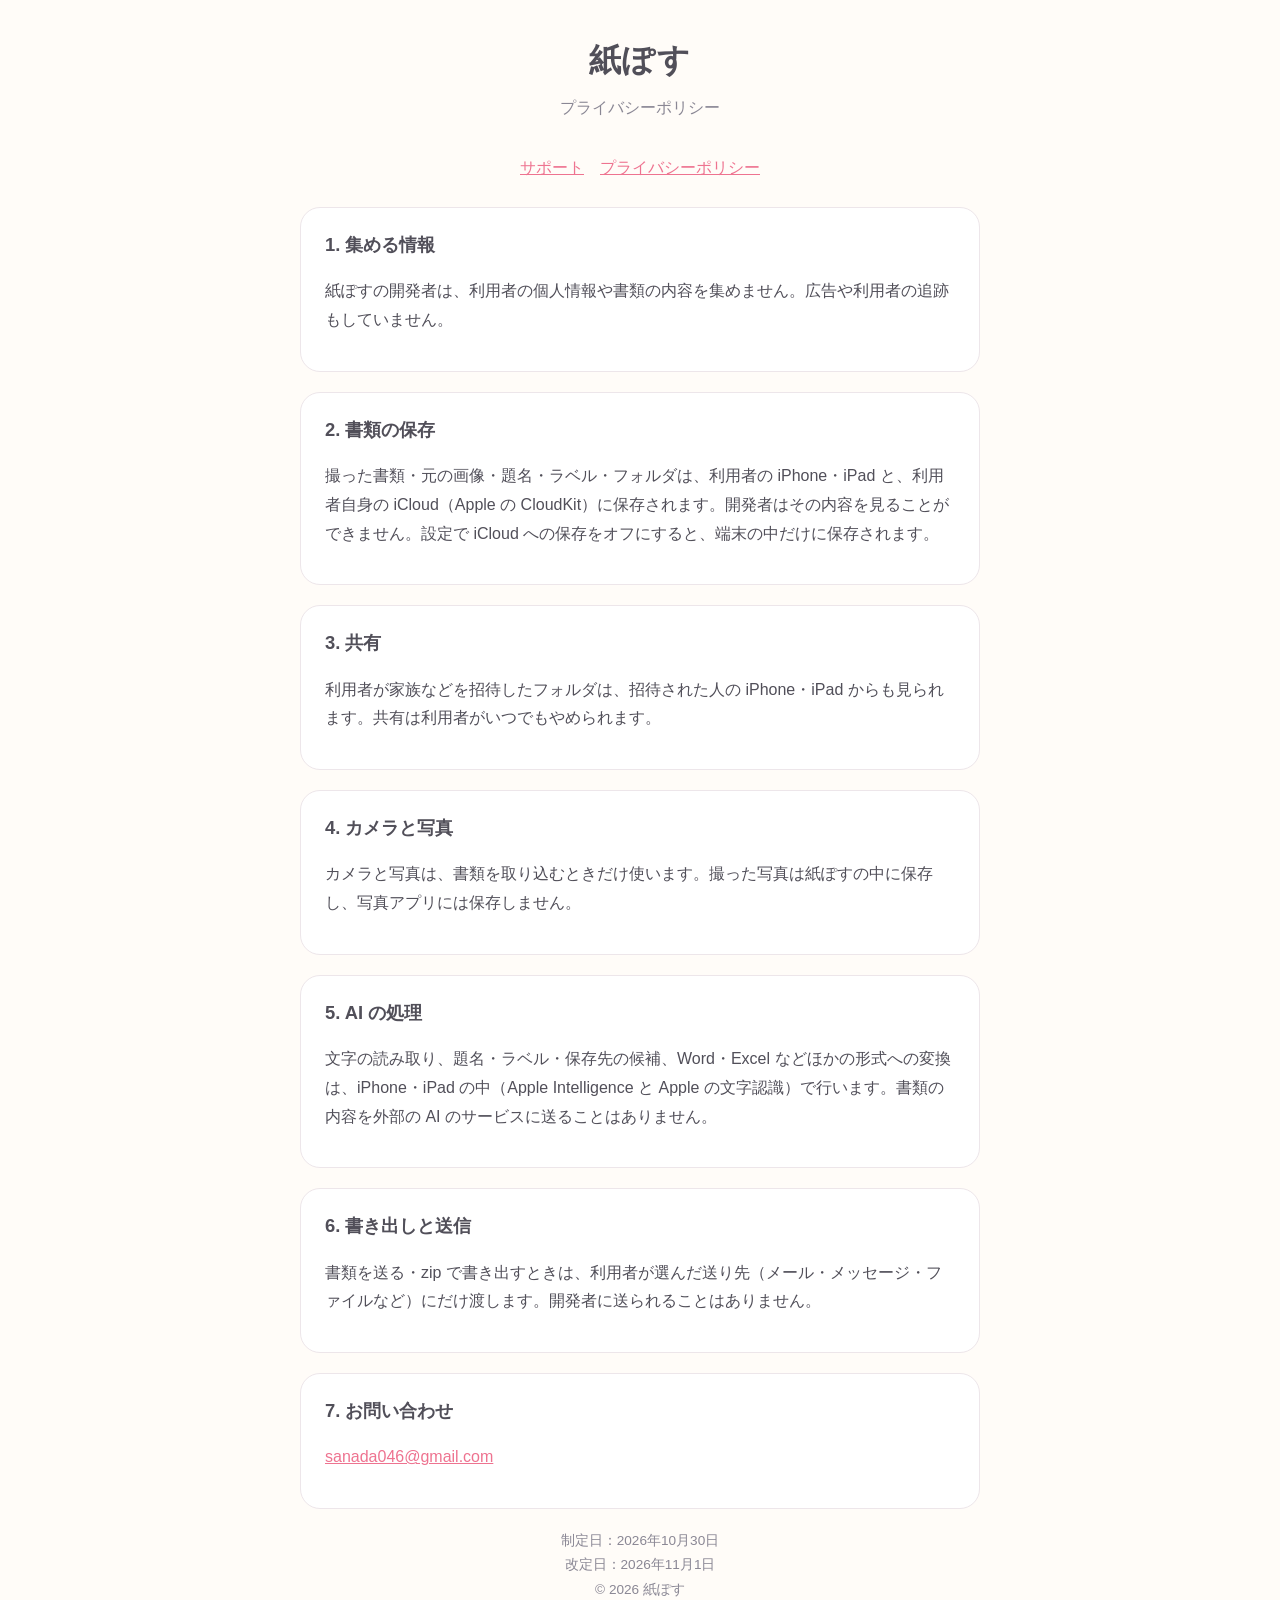
==== privacy.html @ 2fa24809 "[概要] 紙ぽす サポートサイトの文章と見た目を更新 [対応内容] 　アイコン・画面・できること・よくある質問を追加、iPad 対応を反映 　プライバシーポリシーを今の機能に合わせて改定 [備考] 　" ====
<!DOCTYPE html>
<html lang="ja">
<head>
  <meta charset="utf-8">
  <meta name="viewport" content="width=device-width, initial-scale=1">
  <title>紙ぽす プライバシーポリシー</title>
  <link rel="icon" href="images/icon.png">
  <link rel="stylesheet" href="style.css">
</head>
<body>
<main>
  <header>
    <h1>紙ぽす</h1>
    <p>プライバシーポリシー</p>
  </header>
  <nav><a href="./">サポート</a><a href="privacy.html">プライバシーポリシー</a></nav>

  <section>
    <h2>1. 集める情報</h2>
    <p>紙ぽすの開発者は、利用者の個人情報や書類の内容を集めません。広告や利用者の追跡もしていません。</p>
  </section>

  <section>
    <h2>2. 書類の保存</h2>
    <p>撮った書類・元の画像・題名・ラベル・フォルダは、利用者の iPhone・iPad と、利用者自身の iCloud（Apple の CloudKit）に保存されます。開発者はその内容を見ることができません。設定で iCloud への保存をオフにすると、端末の中だけに保存されます。</p>
  </section>

  <section>
    <h2>3. 共有</h2>
    <p>利用者が家族などを招待したフォルダは、招待された人の iPhone・iPad からも見られます。共有は利用者がいつでもやめられます。</p>
  </section>

  <section>
    <h2>4. カメラと写真</h2>
    <p>カメラと写真は、書類を取り込むときだけ使います。撮った写真は紙ぽすの中に保存し、写真アプリには保存しません。</p>
  </section>

  <section>
    <h2>5. AI の処理</h2>
    <p>文字の読み取り、題名・ラベル・保存先の候補、Word・Excel などほかの形式への変換は、iPhone・iPad の中（Apple Intelligence と Apple の文字認識）で行います。書類の内容を外部の AI のサービスに送ることはありません。</p>
  </section>

  <section>
    <h2>6. 書き出しと送信</h2>
    <p>書類を送る・zip で書き出すときは、利用者が選んだ送り先（メール・メッセージ・ファイルなど）にだけ渡します。開発者に送られることはありません。</p>
  </section>

  <section>
    <h2>7. お問い合わせ</h2>
    <p><a href="mailto:sanada046@gmail.com">sanada046@gmail.com</a></p>
  </section>

  <footer>制定日：2026年10月30日<br>改定日：2026年11月1日<br>&copy; 2026 紙ぽす</footer>
</main>
</body>
</html>
---- style.css ----
:root {
  --background: #FFFCF8;
  --surface: #FFFFFF;
  --ink: #514F59;
  --ink-soft: #8A8794;
  --line: #EDE6EA;
  --coral: #FF8FA8;
  --coral-shadow: #EE7390;
}

@media (prefers-color-scheme: dark) {
  :root {
    --background: #26232B;
    --surface: #322E38;
    --ink: #F4EFF3;
    --ink-soft: #ABA5B3;
    --line: #423D49;
    --coral: #FF9AB1;
    --coral-shadow: #C9637C;
  }
}

* { box-sizing: border-box; }

body {
  margin: 0;
  background: var(--background);
  color: var(--ink);
  font-family: -apple-system, BlinkMacSystemFont, "Hiragino Maru Gothic ProN", "Hiragino Sans", "Noto Sans JP", sans-serif;
  line-height: 1.8;
}

main {
  max-width: 720px;
  margin: 0 auto;
  padding: 32px 20px 56px;
}

header { text-align: center; margin-bottom: 32px; }
header h1 { margin: 0; font-size: 2rem; letter-spacing: 0.05em; }
header p { margin: 4px 0 0; color: var(--ink-soft); }

nav { text-align: center; margin-bottom: 24px; }
nav a { margin: 0 8px; }

section {
  background: var(--surface);
  border: 1px solid var(--line);
  border-radius: 20px;
  padding: 20px 24px;
  margin-bottom: 20px;
}

h2 { margin: 0 0 8px; font-size: 1.15rem; }
h3 { margin: 16px 0 4px; font-size: 1rem; }

a { color: var(--coral-shadow); }

.mail {
  display: inline-block;
  margin-top: 4px;
  padding: 8px 20px;
  border-radius: 999px;
  background: var(--coral);
  color: #45434C;
  font-weight: bold;
  text-decoration: none;
  box-shadow: 0 3px 0 var(--coral-shadow);
}

footer { text-align: center; color: var(--ink-soft); font-size: 0.85rem; }

/* トップ：アイコン・キャッチコピー・ひとこと紹介 */
.hero .app-icon {
  width: 120px;
  height: 120px;
  border-radius: 27px;
  box-shadow: 0 6px 18px rgba(0, 0, 0, 0.12);
}
.hero h1 { margin-top: 12px; }
.hero .catch { font-size: 1.1rem; color: var(--ink); font-weight: bold; }
.hero .catch span { color: var(--coral-shadow); }
.hero .lead { color: var(--ink); margin-top: 12px; }
.hero .device { font-size: 0.85rem; }

/* 画面のスクリーンショット。狭い画面では横にすべらせて見る */
.shots {
  display: flex;
  gap: 14px;
  overflow-x: auto;
  scroll-snap-type: x mandatory;
  padding: 4px 4px 12px;
  margin-bottom: 20px;
}
.shots figure {
  flex: 0 0 150px;
  margin: 0;
  text-align: center;
  scroll-snap-align: start;
}
.shots img, .ipad img {
  width: 100%;
  height: auto;
  border-radius: 18px;
  border: 1px solid var(--line);
  box-shadow: 0 4px 12px rgba(0, 0, 0, 0.08);
}
figcaption { font-size: 0.8rem; color: var(--ink-soft); margin-top: 4px; }

.ipad { margin: 0 0 20px; text-align: center; }

/* できること：見出しを太字で 1 行目に、説明をその下に */
.features { list-style: none; padding: 0; margin: 0; }
.features li {
  padding: 10px 0 10px 28px;
  border-top: 1px solid var(--line);
  position: relative;
}
.features li:first-child { border-top: none; }
.features li::before {
  content: "";
  position: absolute;
  left: 4px;
  top: 19px;
  width: 12px;
  height: 12px;
  border-radius: 50%;
  background: var(--coral);
}
.features strong { display: block; }
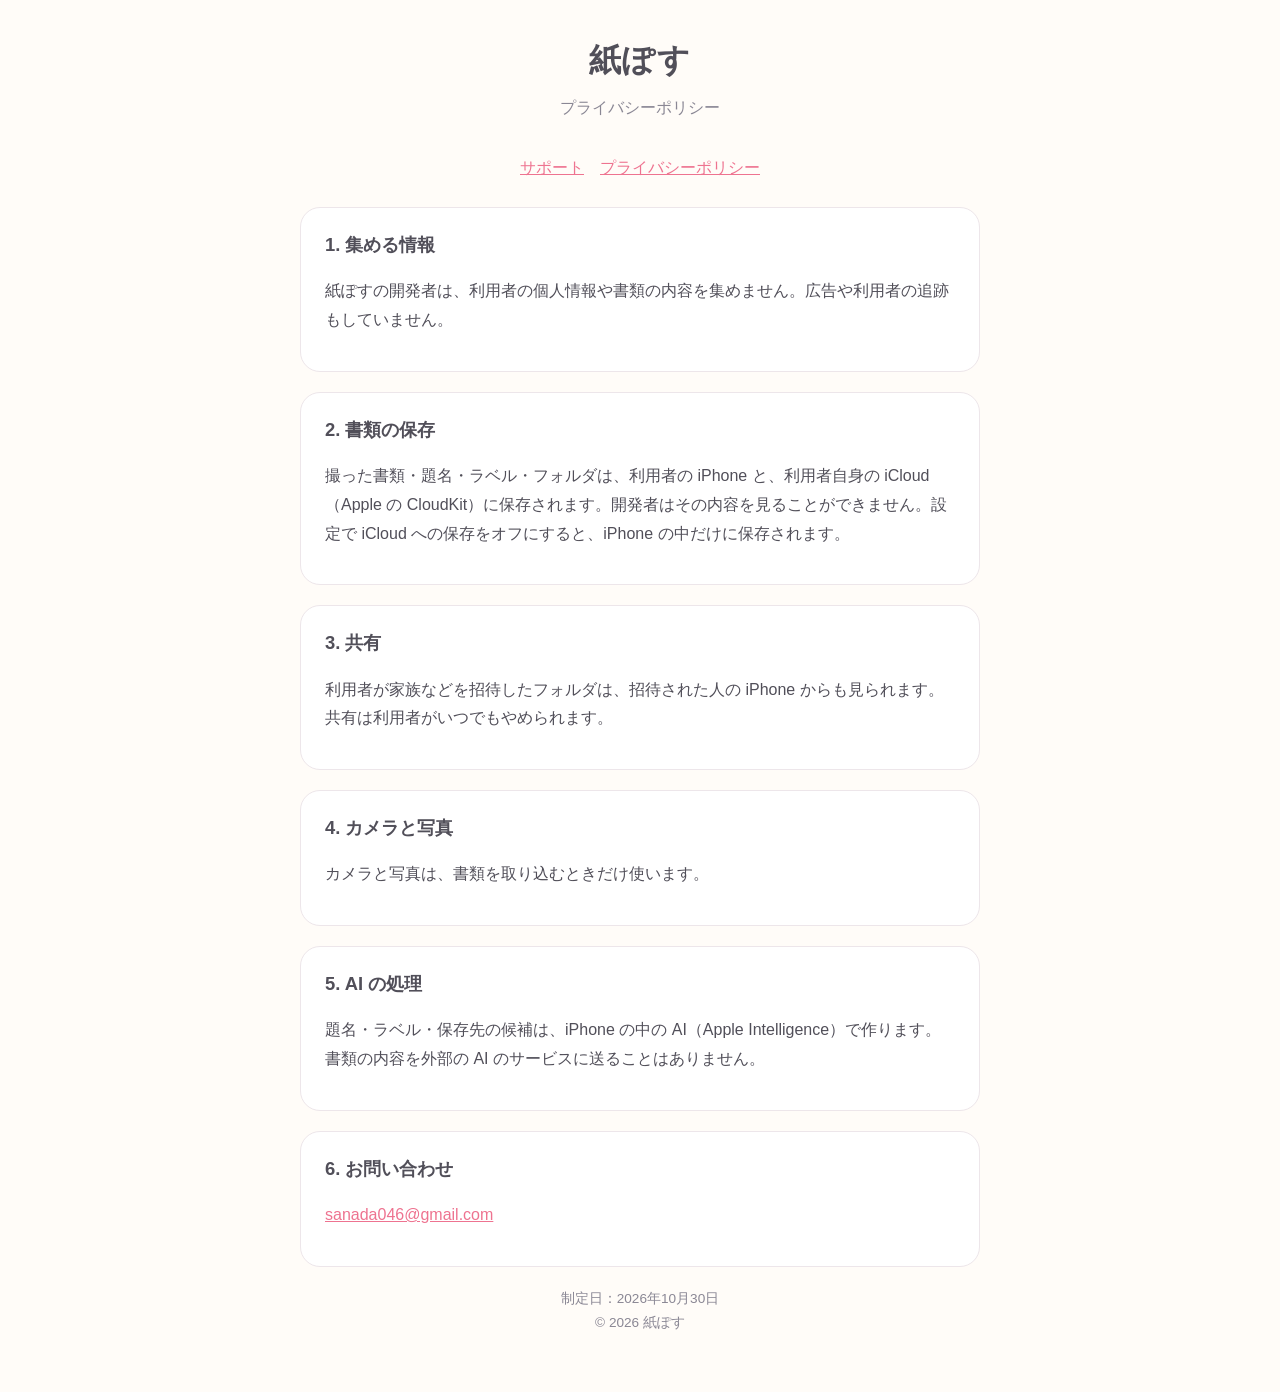
==== commit a453b971: "[概要] 紙ぽす サポートとプライバシーポリシーのページを公開 [対応内容] 　index・privacy・style 　資料作成 [備考] 　App Store のサポート URL・プライバシーポリ" ====
--- a/privacy.html
+++ b/privacy.html
@@ -4,7 +4,6 @@
   <meta charset="utf-8">
   <meta name="viewport" content="width=device-width, initial-scale=1">
   <title>紙ぽす プライバシーポリシー</title>
-  <link rel="icon" href="images/icon.png">
   <link rel="stylesheet" href="style.css">
 </head>
 <body>
@@ -22,35 +21,30 @@
 
   <section>
     <h2>2. 書類の保存</h2>
-    <p>撮った書類・元の画像・題名・ラベル・フォルダは、利用者の iPhone・iPad と、利用者自身の iCloud（Apple の CloudKit）に保存されます。開発者はその内容を見ることができません。設定で iCloud への保存をオフにすると、端末の中だけに保存されます。</p>
+    <p>撮った書類・題名・ラベル・フォルダは、利用者の iPhone と、利用者自身の iCloud（Apple の CloudKit）に保存されます。開発者はその内容を見ることができません。設定で iCloud への保存をオフにすると、iPhone の中だけに保存されます。</p>
   </section>
 
   <section>
     <h2>3. 共有</h2>
-    <p>利用者が家族などを招待したフォルダは、招待された人の iPhone・iPad からも見られます。共有は利用者がいつでもやめられます。</p>
+    <p>利用者が家族などを招待したフォルダは、招待された人の iPhone からも見られます。共有は利用者がいつでもやめられます。</p>
   </section>
 
   <section>
     <h2>4. カメラと写真</h2>
-    <p>カメラと写真は、書類を取り込むときだけ使います。撮った写真は紙ぽすの中に保存し、写真アプリには保存しません。</p>
+    <p>カメラと写真は、書類を取り込むときだけ使います。</p>
   </section>
 
   <section>
     <h2>5. AI の処理</h2>
-    <p>文字の読み取り、題名・ラベル・保存先の候補、Word・Excel などほかの形式への変換は、iPhone・iPad の中（Apple Intelligence と Apple の文字認識）で行います。書類の内容を外部の AI のサービスに送ることはありません。</p>
+    <p>題名・ラベル・保存先の候補は、iPhone の中の AI（Apple Intelligence）で作ります。書類の内容を外部の AI のサービスに送ることはありません。</p>
   </section>
 
   <section>
-    <h2>6. 書き出しと送信</h2>
-    <p>書類を送る・zip で書き出すときは、利用者が選んだ送り先（メール・メッセージ・ファイルなど）にだけ渡します。開発者に送られることはありません。</p>
-  </section>
-
-  <section>
-    <h2>7. お問い合わせ</h2>
+    <h2>6. お問い合わせ</h2>
     <p><a href="mailto:sanada046@gmail.com">sanada046@gmail.com</a></p>
   </section>
 
-  <footer>制定日：2026年10月30日<br>改定日：2026年11月1日<br>&copy; 2026 紙ぽす</footer>
+  <footer>制定日：2026年10月30日<br>&copy; 2026 紙ぽす</footer>
 </main>
 </body>
 </html>
--- a/style.css
+++ b/style.css
@@ -69,62 +69,3 @@
 }
 
 footer { text-align: center; color: var(--ink-soft); font-size: 0.85rem; }
-
-/* トップ：アイコン・キャッチコピー・ひとこと紹介 */
-.hero .app-icon {
-  width: 120px;
-  height: 120px;
-  border-radius: 27px;
-  box-shadow: 0 6px 18px rgba(0, 0, 0, 0.12);
-}
-.hero h1 { margin-top: 12px; }
-.hero .catch { font-size: 1.1rem; color: var(--ink); font-weight: bold; }
-.hero .catch span { color: var(--coral-shadow); }
-.hero .lead { color: var(--ink); margin-top: 12px; }
-.hero .device { font-size: 0.85rem; }
-
-/* 画面のスクリーンショット。狭い画面では横にすべらせて見る */
-.shots {
-  display: flex;
-  gap: 14px;
-  overflow-x: auto;
-  scroll-snap-type: x mandatory;
-  padding: 4px 4px 12px;
-  margin-bottom: 20px;
-}
-.shots figure {
-  flex: 0 0 150px;
-  margin: 0;
-  text-align: center;
-  scroll-snap-align: start;
-}
-.shots img, .ipad img {
-  width: 100%;
-  height: auto;
-  border-radius: 18px;
-  border: 1px solid var(--line);
-  box-shadow: 0 4px 12px rgba(0, 0, 0, 0.08);
-}
-figcaption { font-size: 0.8rem; color: var(--ink-soft); margin-top: 4px; }
-
-.ipad { margin: 0 0 20px; text-align: center; }
-
-/* できること：見出しを太字で 1 行目に、説明をその下に */
-.features { list-style: none; padding: 0; margin: 0; }
-.features li {
-  padding: 10px 0 10px 28px;
-  border-top: 1px solid var(--line);
-  position: relative;
-}
-.features li:first-child { border-top: none; }
-.features li::before {
-  content: "";
-  position: absolute;
-  left: 4px;
-  top: 19px;
-  width: 12px;
-  height: 12px;
-  border-radius: 50%;
-  background: var(--coral);
-}
-.features strong { display: block; }
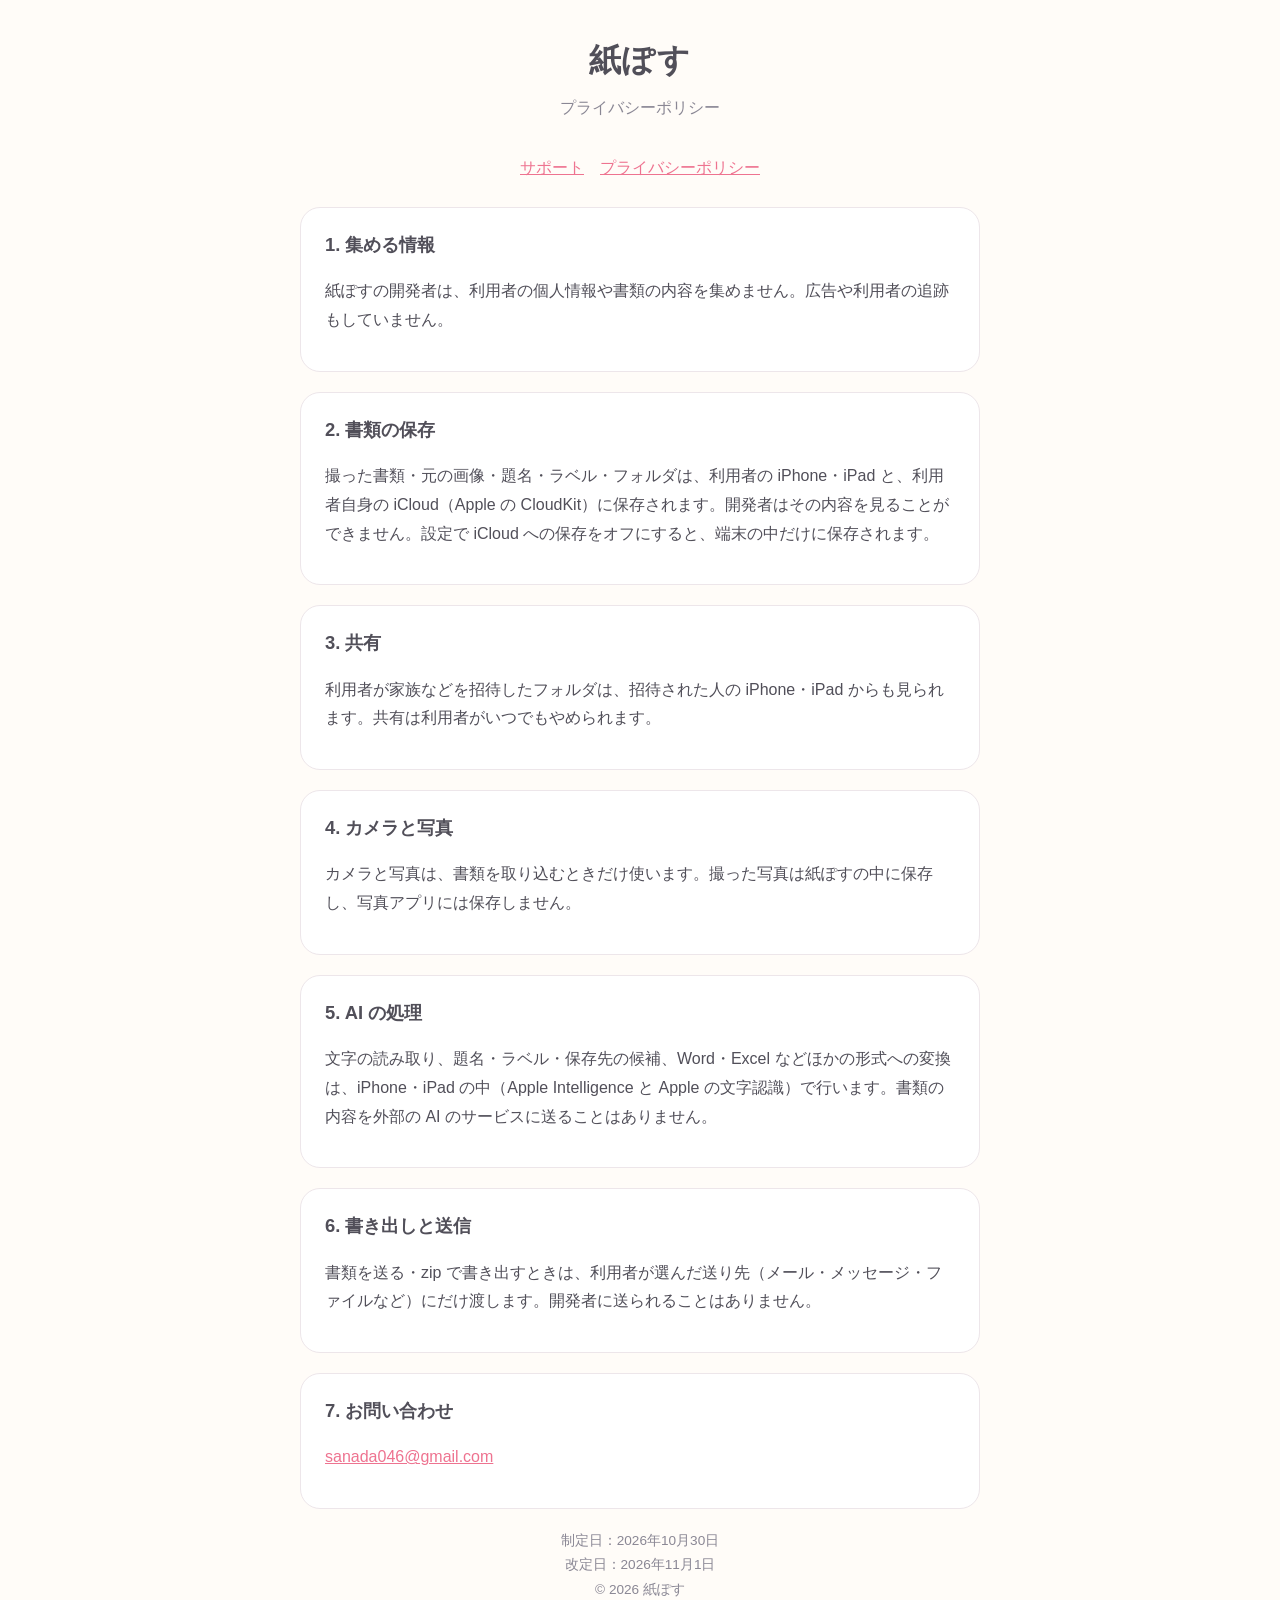
==== commit d69aa38c: "[概要] 紙ぽす App Store の案内を中央揃えにしバッジと QR を横に並べる" ====
--- a/privacy.html
+++ b/privacy.html
@@ -4,7 +4,8 @@
   <meta charset="utf-8">
   <meta name="viewport" content="width=device-width, initial-scale=1">
   <title>紙ぽす プライバシーポリシー</title>
-  <link rel="stylesheet" href="style.css">
+  <link rel="icon" href="images/icon.png">
+  <link rel="stylesheet" href="style.css?v=20261104">
 </head>
 <body>
 <main>
@@ -21,30 +22,35 @@
 
   <section>
     <h2>2. 書類の保存</h2>
-    <p>撮った書類・題名・ラベル・フォルダは、利用者の iPhone と、利用者自身の iCloud（Apple の CloudKit）に保存されます。開発者はその内容を見ることができません。設定で iCloud への保存をオフにすると、iPhone の中だけに保存されます。</p>
+    <p>撮った書類・元の画像・題名・ラベル・フォルダは、利用者の iPhone・iPad と、利用者自身の iCloud（Apple の CloudKit）に保存されます。開発者はその内容を見ることができません。設定で iCloud への保存をオフにすると、端末の中だけに保存されます。</p>
   </section>
 
   <section>
     <h2>3. 共有</h2>
-    <p>利用者が家族などを招待したフォルダは、招待された人の iPhone からも見られます。共有は利用者がいつでもやめられます。</p>
+    <p>利用者が家族などを招待したフォルダは、招待された人の iPhone・iPad からも見られます。共有は利用者がいつでもやめられます。</p>
   </section>
 
   <section>
     <h2>4. カメラと写真</h2>
-    <p>カメラと写真は、書類を取り込むときだけ使います。</p>
+    <p>カメラと写真は、書類を取り込むときだけ使います。撮った写真は紙ぽすの中に保存し、写真アプリには保存しません。</p>
   </section>
 
   <section>
     <h2>5. AI の処理</h2>
-    <p>題名・ラベル・保存先の候補は、iPhone の中の AI（Apple Intelligence）で作ります。書類の内容を外部の AI のサービスに送ることはありません。</p>
+    <p>文字の読み取り、題名・ラベル・保存先の候補、Word・Excel などほかの形式への変換は、iPhone・iPad の中（Apple Intelligence と Apple の文字認識）で行います。書類の内容を外部の AI のサービスに送ることはありません。</p>
   </section>
 
   <section>
-    <h2>6. お問い合わせ</h2>
+    <h2>6. 書き出しと送信</h2>
+    <p>書類を送る・zip で書き出すときは、利用者が選んだ送り先（メール・メッセージ・ファイルなど）にだけ渡します。開発者に送られることはありません。</p>
+  </section>
+
+  <section>
+    <h2>7. お問い合わせ</h2>
     <p><a href="mailto:sanada046@gmail.com">sanada046@gmail.com</a></p>
   </section>
 
-  <footer>制定日：2026年10月30日<br>&copy; 2026 紙ぽす</footer>
+  <footer>制定日：2026年10月30日<br>改定日：2026年11月1日<br>&copy; 2026 紙ぽす</footer>
 </main>
 </body>
 </html>
--- a/style.css
+++ b/style.css
@@ -69,3 +69,80 @@
 }
 
 footer { text-align: center; color: var(--ink-soft); font-size: 0.85rem; }
+
+/* トップ：アイコン・キャッチコピー・ひとこと紹介 */
+.hero .app-icon {
+  width: 120px;
+  height: 120px;
+  border-radius: 27px;
+  box-shadow: 0 6px 18px rgba(0, 0, 0, 0.12);
+}
+.hero h1 { margin-top: 12px; }
+.hero .catch { font-size: 1.1rem; color: var(--ink); font-weight: bold; }
+.hero .catch span { color: var(--coral-shadow); }
+.hero .lead { color: var(--ink); margin-top: 12px; }
+.hero .device { font-size: 0.85rem; }
+/* Apple の決まりで、バッジは高さ 40px 以上・まわりに余白を取り、形や色を変えない */
+.hero .store { margin: 14px 0 4px; }
+.hero .store .badge { display: inline-block; height: 50px; width: auto; }
+
+/* 入手の案内。できることを読み終えたところに、アイコン・バッジ・QR コードをまとめて置く */
+.get { text-align: center; }
+/* アイコンの角は、先頭の大きいアイコン（120px で 27px）と同じ割合で丸める */
+.get .app-icon { display: block; margin: 0 auto 10px; width: 96px; height: 96px; border-radius: 22.5%; box-shadow: 0 4px 12px rgba(0, 0, 0, 0.12); }
+.get p { margin: 0 0 16px; }
+/* バッジと QR コードは横に並べ、幅が足りない画面では縦に積む */
+.get-links { display: flex; flex-wrap: wrap; justify-content: center; align-items: center; gap: 16px 28px; }
+.get .badge { display: block; height: 60px; width: auto; }
+/* QR コードは、読み取りやすいように、まわりに白い余白を取る */
+.get .qr { margin: 0; }
+.get .qr img { display: block; margin: 0 auto; width: 120px; height: 120px; padding: 8px; background: #fff; border-radius: 12px; border: 1px solid var(--line); image-rendering: pixelated; }
+@media (max-width: 600px) {
+  .get-links { flex-direction: column; }
+}
+
+/* 画面のスクリーンショット。狭い画面では横にすべらせて見る */
+.shots {
+  display: flex;
+  gap: 14px;
+  overflow-x: auto;
+  scroll-snap-type: x mandatory;
+  padding: 4px 4px 12px;
+  margin-bottom: 20px;
+}
+.shots figure {
+  flex: 0 0 150px;
+  margin: 0;
+  text-align: center;
+  scroll-snap-align: start;
+}
+.shots img, .ipad img {
+  width: 100%;
+  height: auto;
+  border-radius: 18px;
+  border: 1px solid var(--line);
+  box-shadow: 0 4px 12px rgba(0, 0, 0, 0.08);
+}
+figcaption { font-size: 0.8rem; color: var(--ink-soft); margin-top: 4px; }
+
+.ipad { margin: 0 0 20px; text-align: center; }
+
+/* できること：見出しを太字で 1 行目に、説明をその下に */
+.features { list-style: none; padding: 0; margin: 0; }
+.features li {
+  padding: 10px 0 10px 28px;
+  border-top: 1px solid var(--line);
+  position: relative;
+}
+.features li:first-child { border-top: none; }
+.features li::before {
+  content: "";
+  position: absolute;
+  left: 4px;
+  top: 19px;
+  width: 12px;
+  height: 12px;
+  border-radius: 50%;
+  background: var(--coral);
+}
+.features strong { display: block; }
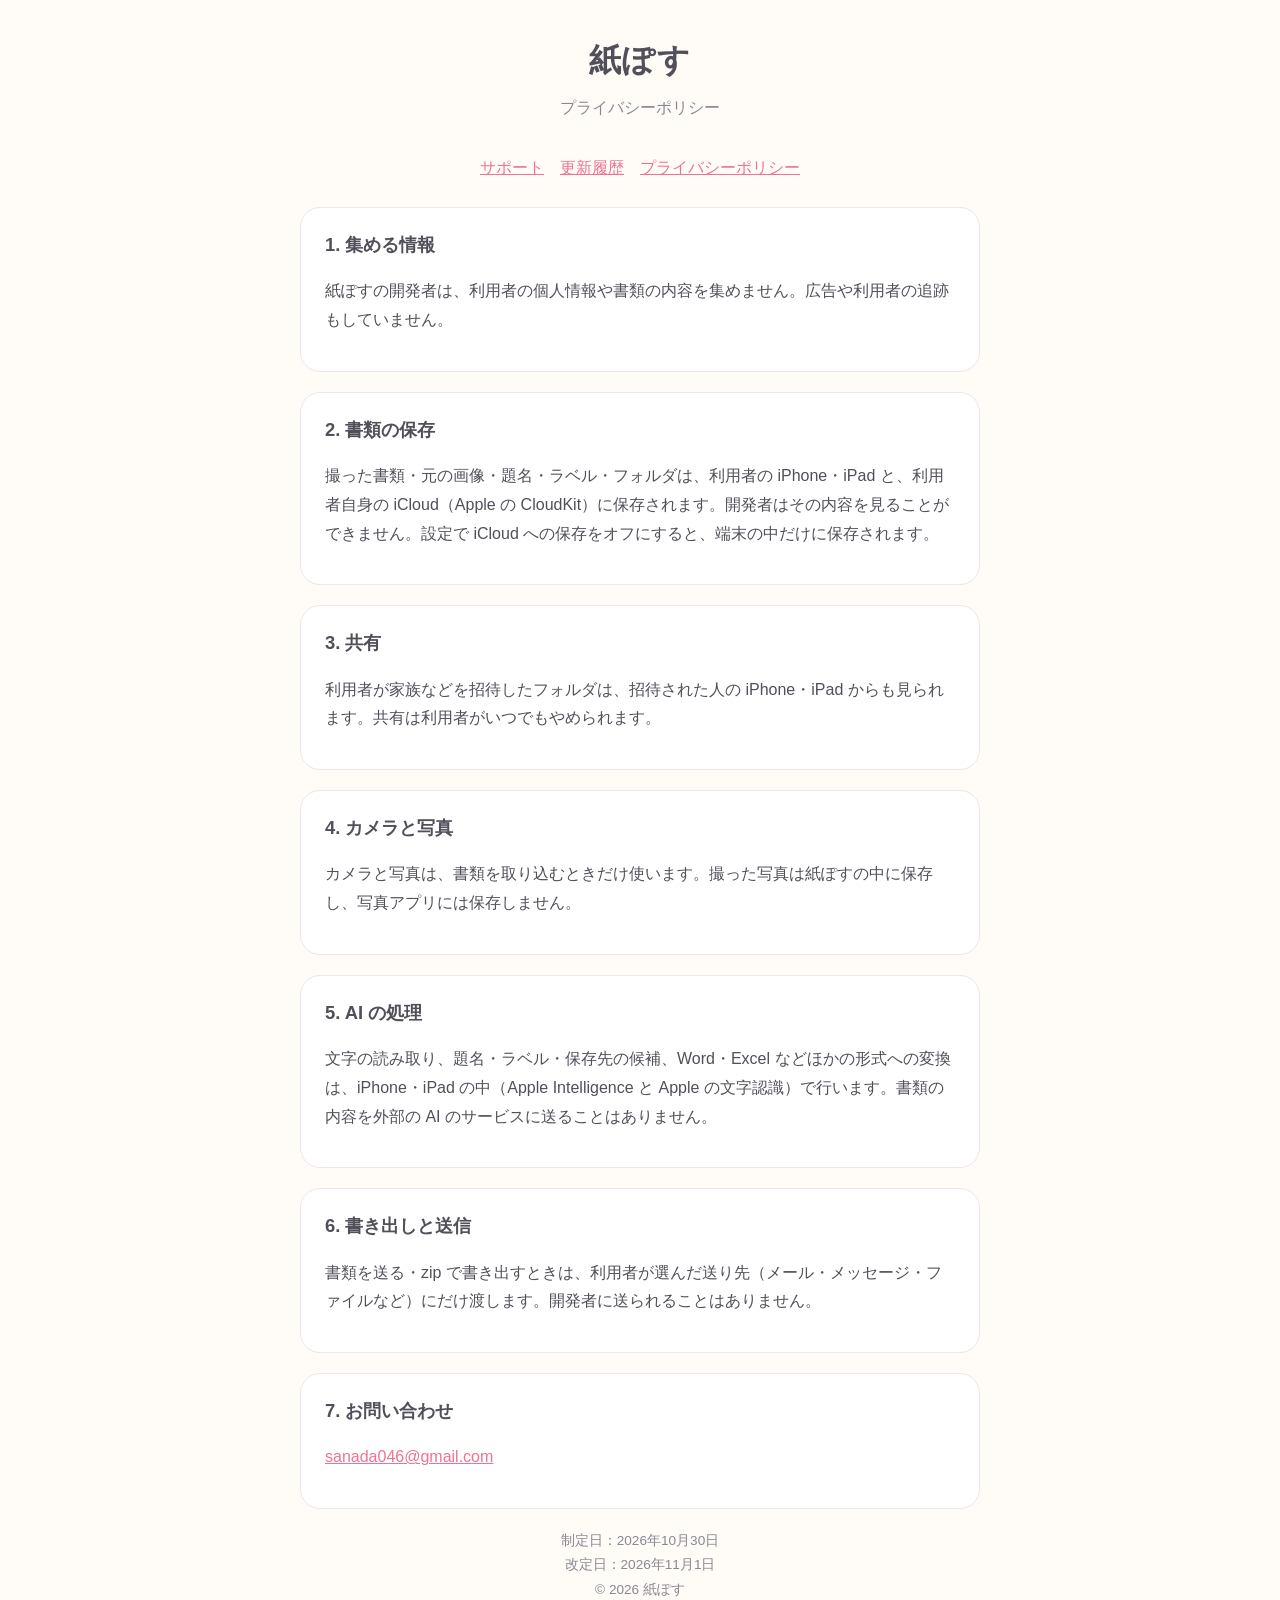
==== commit b2f3f0cf: "[概要] 紙ぽす サポートサイトを 1.1 向けに更新し更新履歴を追加" ====
--- a/privacy.html
+++ b/privacy.html
@@ -5,7 +5,7 @@
   <meta name="viewport" content="width=device-width, initial-scale=1">
   <title>紙ぽす プライバシーポリシー</title>
   <link rel="icon" href="images/icon.png">
-  <link rel="stylesheet" href="style.css?v=20261104">
+  <link rel="stylesheet" href="style.css?v=20261107">
 </head>
 <body>
 <main>
@@ -13,7 +13,7 @@
     <h1>紙ぽす</h1>
     <p>プライバシーポリシー</p>
   </header>
-  <nav><a href="./">サポート</a><a href="privacy.html">プライバシーポリシー</a></nav>
+  <nav><a href="./">サポート</a><a href="releases.html">更新履歴</a><a href="privacy.html">プライバシーポリシー</a></nav>
 
   <section>
     <h2>1. 集める情報</h2>
--- a/style.css
+++ b/style.css
@@ -146,3 +146,8 @@
   background: var(--coral);
 }
 .features strong { display: block; }
+
+/* 更新履歴：版の番号の横に、出した日を小さく添える */
+.release h2 { display: flex; align-items: baseline; gap: 12px; }
+.release-date { font-size: 0.85rem; font-weight: normal; color: var(--ink-soft); }
+.release h3:first-of-type { margin-top: 8px; }
